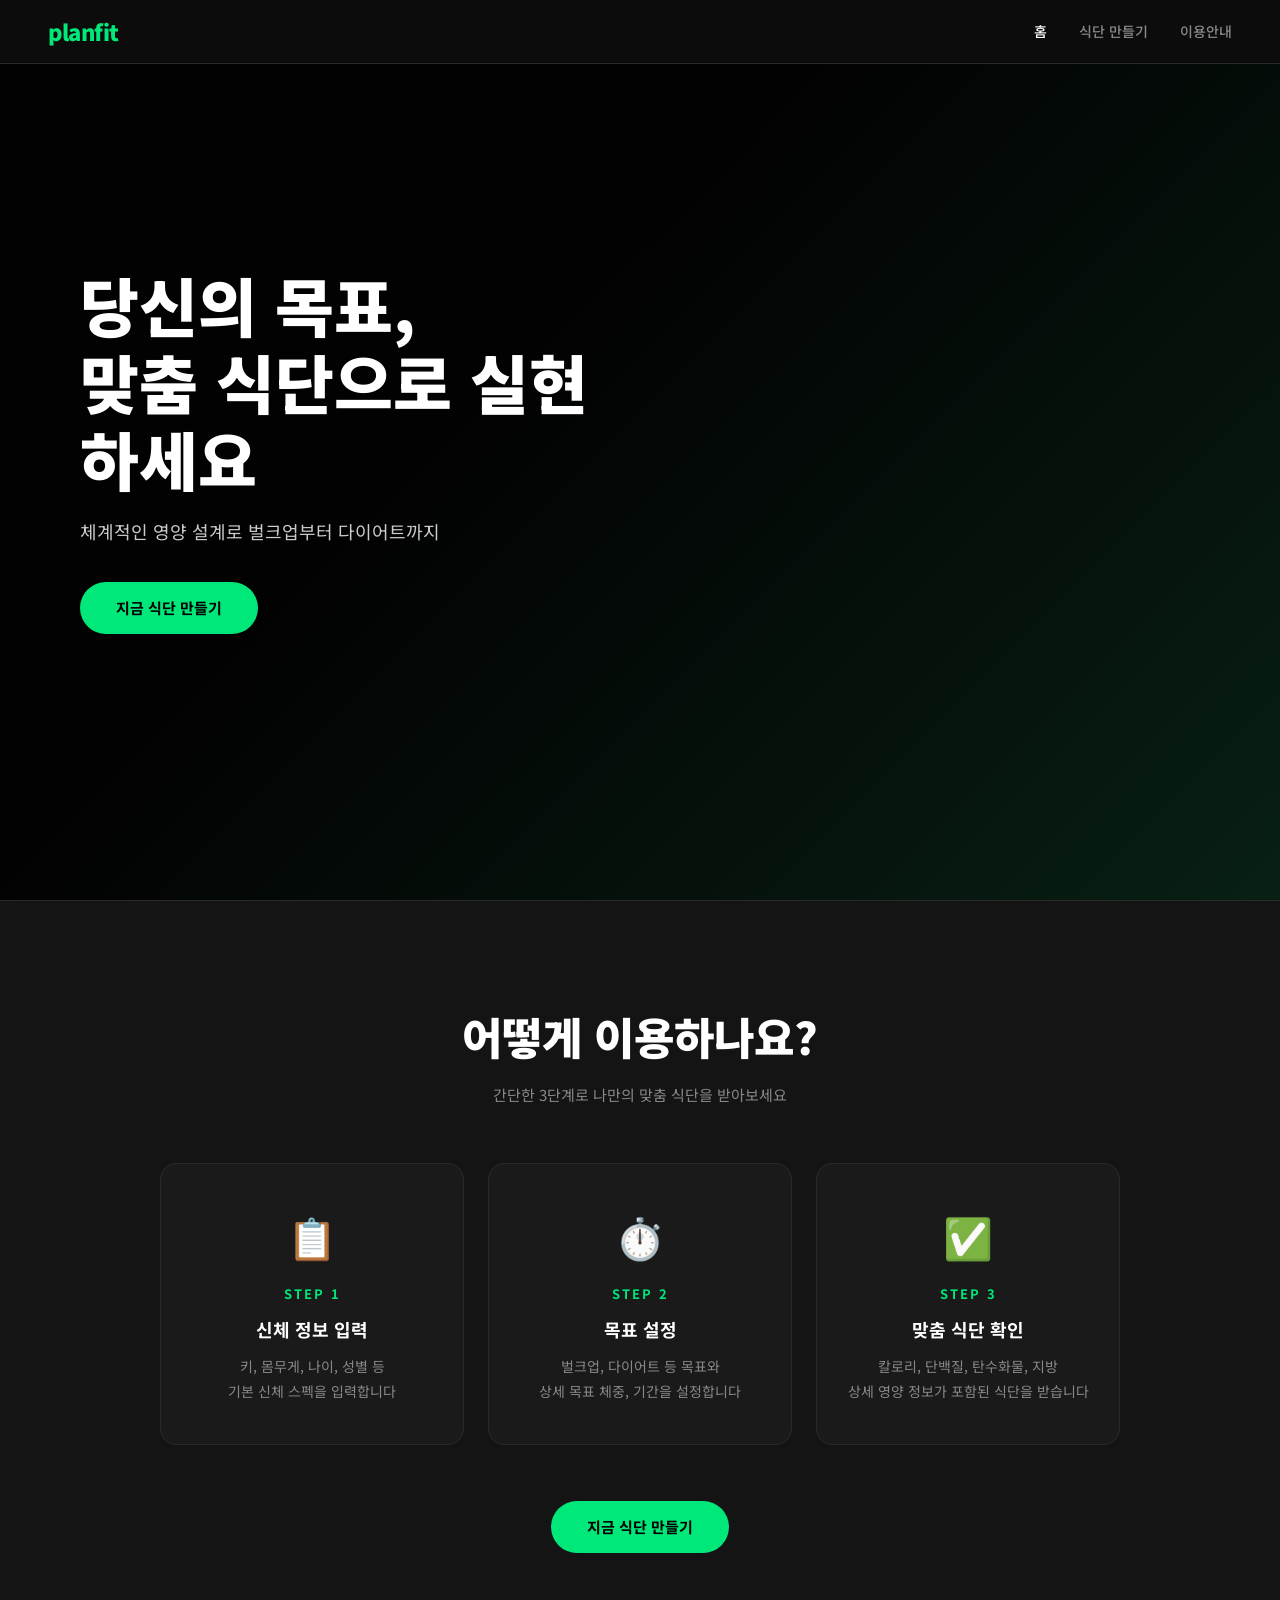
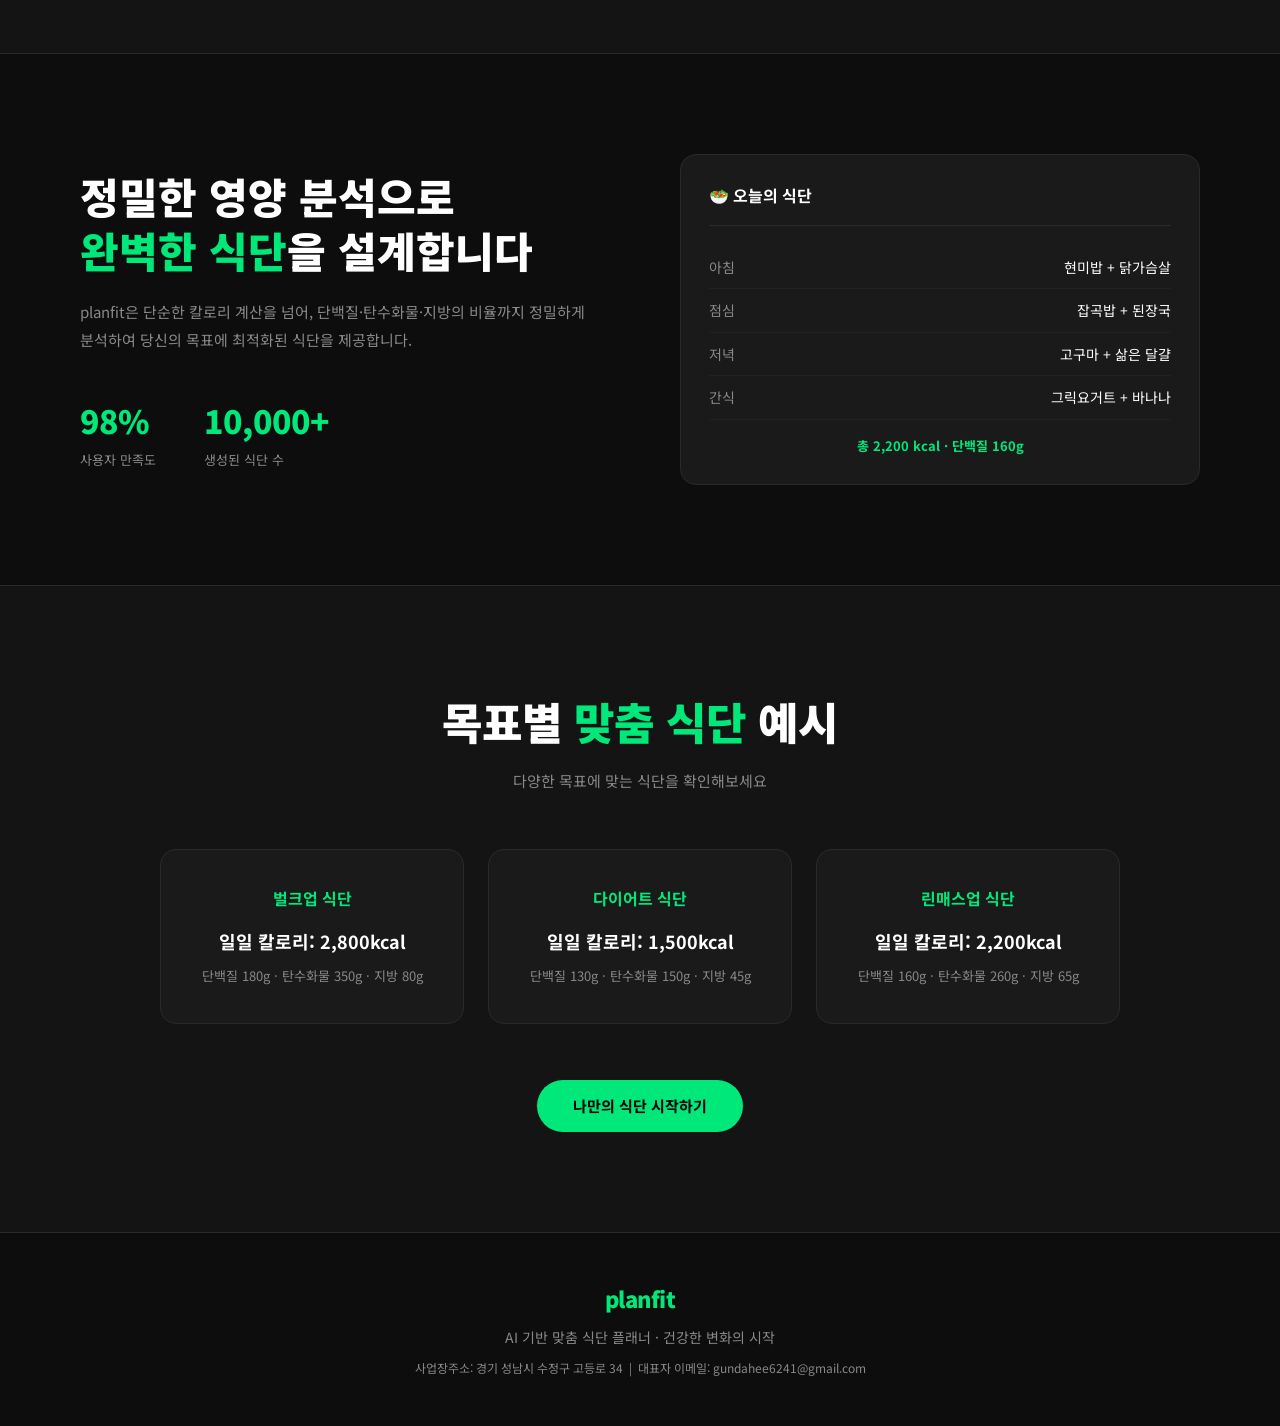
==== index.html @ e8eb6c89 "Add files via upload" ====
<!DOCTYPE html>
<html lang="ko">
<head>
  <meta charset="UTF-8" />
  <meta name="viewport" content="width=device-width, initial-scale=1.0" />
  <title>planfit — AI 맞춤 식단 플래너</title>
  <link rel="preconnect" href="https://fonts.googleapis.com" />
  <link rel="preconnect" href="https://fonts.gstatic.com" crossorigin />
  <link href="https://fonts.googleapis.com/css2?family=Noto+Sans+KR:wght@400;500;700;900&display=swap" rel="stylesheet" />
  <link rel="stylesheet" href="style.css" />
</head>
<body>

  <!-- NAV -->
  <nav id="navbar">
    <a href="index.html" class="logo">planfit</a>
    <div class="nav-links">
      <a href="index.html" class="active">홈</a>
      <a href="plan.html">식단 만들기</a>
      <a href="#info">이용안내</a>
    </div>
  </nav>

  <!-- HERO -->
  <section class="hero">
    <div class="hero-overlay"></div>
    <div class="hero-content">
      <h1>당신의 목표,<br />맞춤 식단으로 실현하세요</h1>
      <p>체계적인 영양 설계로 벌크업부터 다이어트까지</p>
      <a href="plan.html" class="btn-green">지금 식단 만들기</a>
    </div>
  </section>

  <!-- HOW TO USE -->
  <section class="how" id="info">
    <h2>어떻게 이용하나요?</h2>
    <p class="section-sub">간단한 3단계로 나만의 맞춤 식단을 받아보세요</p>
    <div class="steps">
      <div class="step-card">
        <div class="step-icon">📋</div>
        <div class="step-label">STEP 1</div>
        <h3>신체 정보 입력</h3>
        <p>키, 몸무게, 나이, 성별 등<br />기본 신체 스펙을 입력합니다</p>
      </div>
      <div class="step-card">
        <div class="step-icon">⏱️</div>
        <div class="step-label">STEP 2</div>
        <h3>목표 설정</h3>
        <p>벌크업, 다이어트 등 목표와<br />상세 목표 체중, 기간을 설정합니다</p>
      </div>
      <div class="step-card">
        <div class="step-icon">✅</div>
        <div class="step-label">STEP 3</div>
        <h3>맞춤 식단 확인</h3>
        <p>칼로리, 단백질, 탄수화물, 지방<br />상세 영양 정보가 포함된 식단을 받습니다</p>
      </div>
    </div>
    <a href="plan.html" class="btn-green">지금 식단 만들기</a>
  </section>

  <!-- FEATURE -->
  <section class="feature">
    <div class="feature-text">
      <h2>정밀한 영양 분석으로<br /><span class="green">완벽한 식단</span>을 설계합니다</h2>
      <p>planfit은 단순한 칼로리 계산을 넘어, 단백질·탄수화물·지방의 비율까지 정밀하게 분석하여 당신의 목표에 최적화된 식단을 제공합니다.</p>
      <div class="feature-stats">
        <div class="fstat">
          <span class="fstat-num green">98%</span>
          <span class="fstat-label">사용자 만족도</span>
        </div>
        <div class="fstat">
          <span class="fstat-num green">10,000+</span>
          <span class="fstat-label">생성된 식단 수</span>
        </div>
      </div>
    </div>
    <div class="feature-img">
      <div class="mock-card">
        <div class="mock-title">🥗 오늘의 식단</div>
        <div class="mock-row"><span>아침</span><span>현미밥 + 닭가슴살</span></div>
        <div class="mock-row"><span>점심</span><span>잡곡밥 + 된장국</span></div>
        <div class="mock-row"><span>저녁</span><span>고구마 + 삶은 달걀</span></div>
        <div class="mock-row"><span>간식</span><span>그릭요거트 + 바나나</span></div>
        <div class="mock-cal">총 2,200 kcal · 단백질 160g</div>
      </div>
    </div>
  </section>

  <!-- DIET EXAMPLES -->
  <section class="examples">
    <h2>목표별 <span class="green">맞춤 식단</span> 예시</h2>
    <p class="section-sub">다양한 목표에 맞는 식단을 확인해보세요</p>
    <div class="example-cards">
      <div class="example-card">
        <div class="example-tag green">벌크업 식단</div>
        <div class="example-cal">일일 칼로리: 2,800kcal</div>
        <div class="example-macro">단백질 180g · 탄수화물 350g · 지방 80g</div>
      </div>
      <div class="example-card">
        <div class="example-tag green">다이어트 식단</div>
        <div class="example-cal">일일 칼로리: 1,500kcal</div>
        <div class="example-macro">단백질 130g · 탄수화물 150g · 지방 45g</div>
      </div>
      <div class="example-card">
        <div class="example-tag green">린매스업 식단</div>
        <div class="example-cal">일일 칼로리: 2,200kcal</div>
        <div class="example-macro">단백질 160g · 탄수화물 260g · 지방 65g</div>
      </div>
    </div>
    <a href="plan.html" class="btn-green">나만의 식단 시작하기</a>
  </section>

  <!-- FOOTER -->
  <footer>
    <div class="logo">planfit</div>
    <p>AI 기반 맞춤 식단 플래너 · 건강한 변화의 시작</p>
    <p class="footer-info">사업장주소: 경기 성남시 수정구 고등로 34 &nbsp;|&nbsp; 대표자 이메일: gundahee6241@gmail.com</p>
  </footer>

</body>
</html>
---- style.css ----
/* ── Reset & Base ── */
*, *::before, *::after { box-sizing: border-box; margin: 0; padding: 0; }

:root {
  --green: #00E87A;
  --green-dark: #00c066;
  --bg: #0D0D0D;
  --bg2: #141414;
  --bg3: #1A1A1A;
  --border: #2a2a2a;
  --text: #FFFFFF;
  --muted: #888888;
  --font: 'Noto Sans KR', sans-serif;
}

html { scroll-behavior: smooth; }

body {
  background: var(--bg);
  color: var(--text);
  font-family: var(--font);
  font-size: 16px;
  line-height: 1.6;
}

.green { color: var(--green); }

/* ── NAV ── */
nav {
  position: fixed;
  top: 0; left: 0; right: 0;
  z-index: 100;
  display: flex;
  align-items: center;
  justify-content: space-between;
  padding: 0 48px;
  height: 64px;
  background: rgba(13,13,13,0.95);
  backdrop-filter: blur(12px);
  border-bottom: 1px solid var(--border);
}

.logo {
  font-size: 22px;
  font-weight: 900;
  color: var(--green);
  text-decoration: none;
  letter-spacing: -0.5px;
}

.nav-links { display: flex; gap: 32px; }

.nav-links a {
  font-size: 14px;
  font-weight: 500;
  color: var(--muted);
  text-decoration: none;
  transition: color 0.2s;
}
.nav-links a:hover,
.nav-links a.active { color: #fff; }

/* ── BUTTONS ── */
.btn-green {
  display: inline-block;
  background: var(--green);
  color: #000;
  font-weight: 700;
  font-size: 15px;
  padding: 14px 36px;
  border-radius: 999px;
  border: none;
  cursor: pointer;
  text-decoration: none;
  transition: background 0.2s, transform 0.1s;
}
.btn-green:hover { background: var(--green-dark); }
.btn-green:active { transform: scale(0.97); }

.btn-outline {
  display: inline-block;
  background: transparent;
  color: var(--green);
  font-weight: 700;
  font-size: 15px;
  padding: 13px 32px;
  border-radius: 999px;
  border: 2px solid var(--green);
  cursor: pointer;
  text-decoration: none;
  transition: all 0.2s;
  margin-top: 24px;
}
.btn-outline:hover { background: var(--green); color: #000; }

/* ── HERO ── */
.hero {
  position: relative;
  height: 100vh;
  min-height: 600px;
  display: flex;
  align-items: center;
  background: url('https://images.unsplash.com/photo-1534438327276-14e5300c3a48?w=1600&q=80') center/cover no-repeat;
}

.hero-overlay {
  position: absolute;
  inset: 0;
  background: linear-gradient(135deg, rgba(0,0,0,0.85) 40%, rgba(0,60,30,0.4) 100%);
}

.hero-content {
  position: relative;
  z-index: 1;
  padding: 0 80px;
  max-width: 700px;
}

.hero-content h1 {
  font-size: clamp(36px, 5vw, 64px);
  font-weight: 900;
  line-height: 1.2;
  margin-bottom: 20px;
}

.hero-content p {
  font-size: 18px;
  color: #ccc;
  margin-bottom: 36px;
}

/* ── HOW TO USE ── */
.how {
  padding: 100px 80px;
  background: var(--bg2);
  text-align: center;
  border-top: 1px solid var(--border);
}

.how h2 {
  font-size: clamp(28px, 4vw, 44px);
  font-weight: 900;
  margin-bottom: 12px;
}

.section-sub {
  font-size: 15px;
  color: var(--muted);
  margin-bottom: 56px;
}

.steps {
  display: grid;
  grid-template-columns: repeat(3, 1fr);
  gap: 24px;
  margin-bottom: 56px;
  max-width: 960px;
  margin-left: auto;
  margin-right: auto;
}

.step-card {
  background: var(--bg3);
  border: 1px solid var(--border);
  border-radius: 16px;
  padding: 40px 28px;
  text-align: center;
}

.step-icon { font-size: 40px; margin-bottom: 16px; }

.step-label {
  font-size: 13px;
  font-weight: 700;
  color: var(--green);
  letter-spacing: 2px;
  margin-bottom: 10px;
}

.step-card h3 {
  font-size: 18px;
  font-weight: 700;
  margin-bottom: 10px;
}

.step-card p {
  font-size: 14px;
  color: var(--muted);
  line-height: 1.8;
}

/* ── FEATURE ── */
.feature {
  display: grid;
  grid-template-columns: 1fr 1fr;
  gap: 80px;
  align-items: center;
  padding: 100px 80px;
  border-top: 1px solid var(--border);
}

.feature-text h2 {
  font-size: clamp(28px, 3.5vw, 42px);
  font-weight: 900;
  line-height: 1.3;
  margin-bottom: 20px;
}

.feature-text p {
  font-size: 15px;
  color: var(--muted);
  line-height: 1.9;
  margin-bottom: 40px;
}

.feature-stats {
  display: flex;
  gap: 48px;
}

.fstat { display: flex; flex-direction: column; gap: 4px; }
.fstat-num { font-size: 32px; font-weight: 900; }
.fstat-label { font-size: 13px; color: var(--muted); }

.mock-card {
  background: var(--bg3);
  border: 1px solid var(--border);
  border-radius: 16px;
  padding: 28px;
}

.mock-title {
  font-size: 16px;
  font-weight: 700;
  margin-bottom: 20px;
  padding-bottom: 16px;
  border-bottom: 1px solid var(--border);
}

.mock-row {
  display: flex;
  justify-content: space-between;
  padding: 10px 0;
  font-size: 14px;
  border-bottom: 1px solid #222;
}

.mock-row span:first-child { color: var(--muted); }

.mock-cal {
  margin-top: 16px;
  font-size: 13px;
  color: var(--green);
  font-weight: 700;
  text-align: center;
}

/* ── EXAMPLES ── */
.examples {
  padding: 100px 80px;
  background: var(--bg2);
  text-align: center;
  border-top: 1px solid var(--border);
}

.examples h2 {
  font-size: clamp(28px, 4vw, 44px);
  font-weight: 900;
  margin-bottom: 12px;
}

.example-cards {
  display: grid;
  grid-template-columns: repeat(3, 1fr);
  gap: 24px;
  max-width: 960px;
  margin: 0 auto 56px;
}

.example-card {
  background: var(--bg3);
  border: 1px solid var(--border);
  border-radius: 16px;
  padding: 36px 24px;
  text-align: center;
}

.example-tag {
  font-size: 16px;
  font-weight: 700;
  margin-bottom: 16px;
}

.example-cal {
  font-size: 18px;
  font-weight: 700;
  margin-bottom: 10px;
}

.example-macro {
  font-size: 13px;
  color: var(--muted);
}

/* ── PLAN PAGE ── */
.plan-hero {
  padding: 120px 80px 60px;
  text-align: center;
  border-bottom: 1px solid var(--border);
}

.plan-hero h1 {
  font-size: clamp(28px, 4vw, 48px);
  font-weight: 900;
  margin-bottom: 12px;
}

.plan-hero p {
  font-size: 16px;
  color: var(--muted);
}

.plan-section { padding: 60px 80px 100px; }

.plan-container {
  max-width: 680px;
  margin: 0 auto;
}

/* ── FORM ── */
.form-group-title {
  font-size: 11px;
  font-weight: 700;
  letter-spacing: 3px;
  color: var(--green);
  text-transform: uppercase;
  margin: 40px 0 20px;
  padding-bottom: 12px;
  border-bottom: 1px solid var(--border);
}

.form-row {
  display: grid;
  grid-template-columns: 1fr 1fr;
  gap: 20px;
}

.form-field {
  display: flex;
  flex-direction: column;
  gap: 8px;
  margin-bottom: 20px;
}

.form-field label {
  font-size: 13px;
  font-weight: 500;
  color: var(--muted);
}

.form-field input,
.form-field select {
  background: var(--bg3);
  border: 1px solid var(--border);
  color: #fff;
  padding: 14px 16px;
  border-radius: 10px;
  font-family: var(--font);
  font-size: 15px;
  outline: none;
  transition: border-color 0.2s;
  -webkit-appearance: none;
}

.form-field input:focus,
.form-field select:focus { border-color: var(--green); }
.form-field input::placeholder { color: #444; }

.radio-group { display: flex; gap: 20px; padding: 10px 0; }

.radio-label {
  display: flex;
  align-items: center;
  gap: 8px;
  font-size: 15px;
  cursor: pointer;
}
.radio-label input { accent-color: var(--green); width: 16px; height: 16px; }

/* Goal Cards */
.goal-group {
  display: grid;
  grid-template-columns: repeat(3, 1fr);
  gap: 12px;
}

.goal-card { cursor: pointer; }
.goal-card input { display: none; }

.goal-content {
  display: flex;
  flex-direction: column;
  align-items: center;
  gap: 6px;
  padding: 20px 12px;
  background: var(--bg3);
  border: 1px solid var(--border);
  border-radius: 12px;
  text-align: center;
  transition: all 0.2s;
}

.goal-card input:checked + .goal-content {
  border-color: var(--green);
  background: rgba(0,232,122,0.08);
}

.goal-content:hover { border-color: #555; }

.goal-icon { font-size: 24px; }
.goal-name { font-size: 14px; font-weight: 700; }
.goal-desc { font-size: 12px; color: var(--muted); }

.btn-submit {
  width: 100%;
  margin-top: 32px;
  font-size: 16px;
  padding: 18px;
  border-radius: 12px;
}

/* ── RESULT ── */
.result-header { margin-bottom: 32px; }

.result-label {
  font-size: 11px;
  font-weight: 700;
  letter-spacing: 3px;
  color: var(--green);
  margin-bottom: 8px;
}

.result-header h2 {
  font-size: 32px;
  font-weight: 900;
}

.result-content {
  background: var(--bg3);
  border: 1px solid var(--border);
  border-left: 3px solid var(--green);
  border-radius: 12px;
  padding: 36px;
  font-size: 15px;
  line-height: 1.9;
  white-space: pre-wrap;
  word-break: keep-all;
}

/* ── LOADING ── */
.loading-overlay {
  position: fixed;
  inset: 0;
  background: rgba(13,13,13,0.92);
  display: flex;
  align-items: center;
  justify-content: center;
  z-index: 999;
}

.loading-box {
  display: flex;
  flex-direction: column;
  align-items: center;
  gap: 24px;
}

.spinner {
  width: 48px;
  height: 48px;
  border: 3px solid var(--border);
  border-top-color: var(--green);
  border-radius: 50%;
  animation: spin 0.8s linear infinite;
}

@keyframes spin { to { transform: rotate(360deg); } }

.loading-box p { font-size: 14px; color: var(--muted); }

/* ── FOOTER ── */
footer {
  padding: 48px 80px;
  border-top: 1px solid var(--border);
  text-align: center;
  display: flex;
  flex-direction: column;
  align-items: center;
  gap: 10px;
}

footer p { font-size: 14px; color: var(--muted); }
.footer-info { font-size: 12px !important; }

/* ── RESPONSIVE ── */
@media (max-width: 768px) {
  nav { padding: 0 24px; }
  .hero-content { padding: 0 24px; }
  .how, .examples, .plan-section { padding: 80px 24px; }
  .feature { grid-template-columns: 1fr; padding: 80px 24px; gap: 40px; }
  .plan-hero { padding: 100px 24px 48px; }
  .steps, .example-cards { grid-template-columns: 1fr; }
  .form-row { grid-template-columns: 1fr; }
  .goal-group { grid-template-columns: 1fr; }
  footer { padding: 40px 24px; }
}
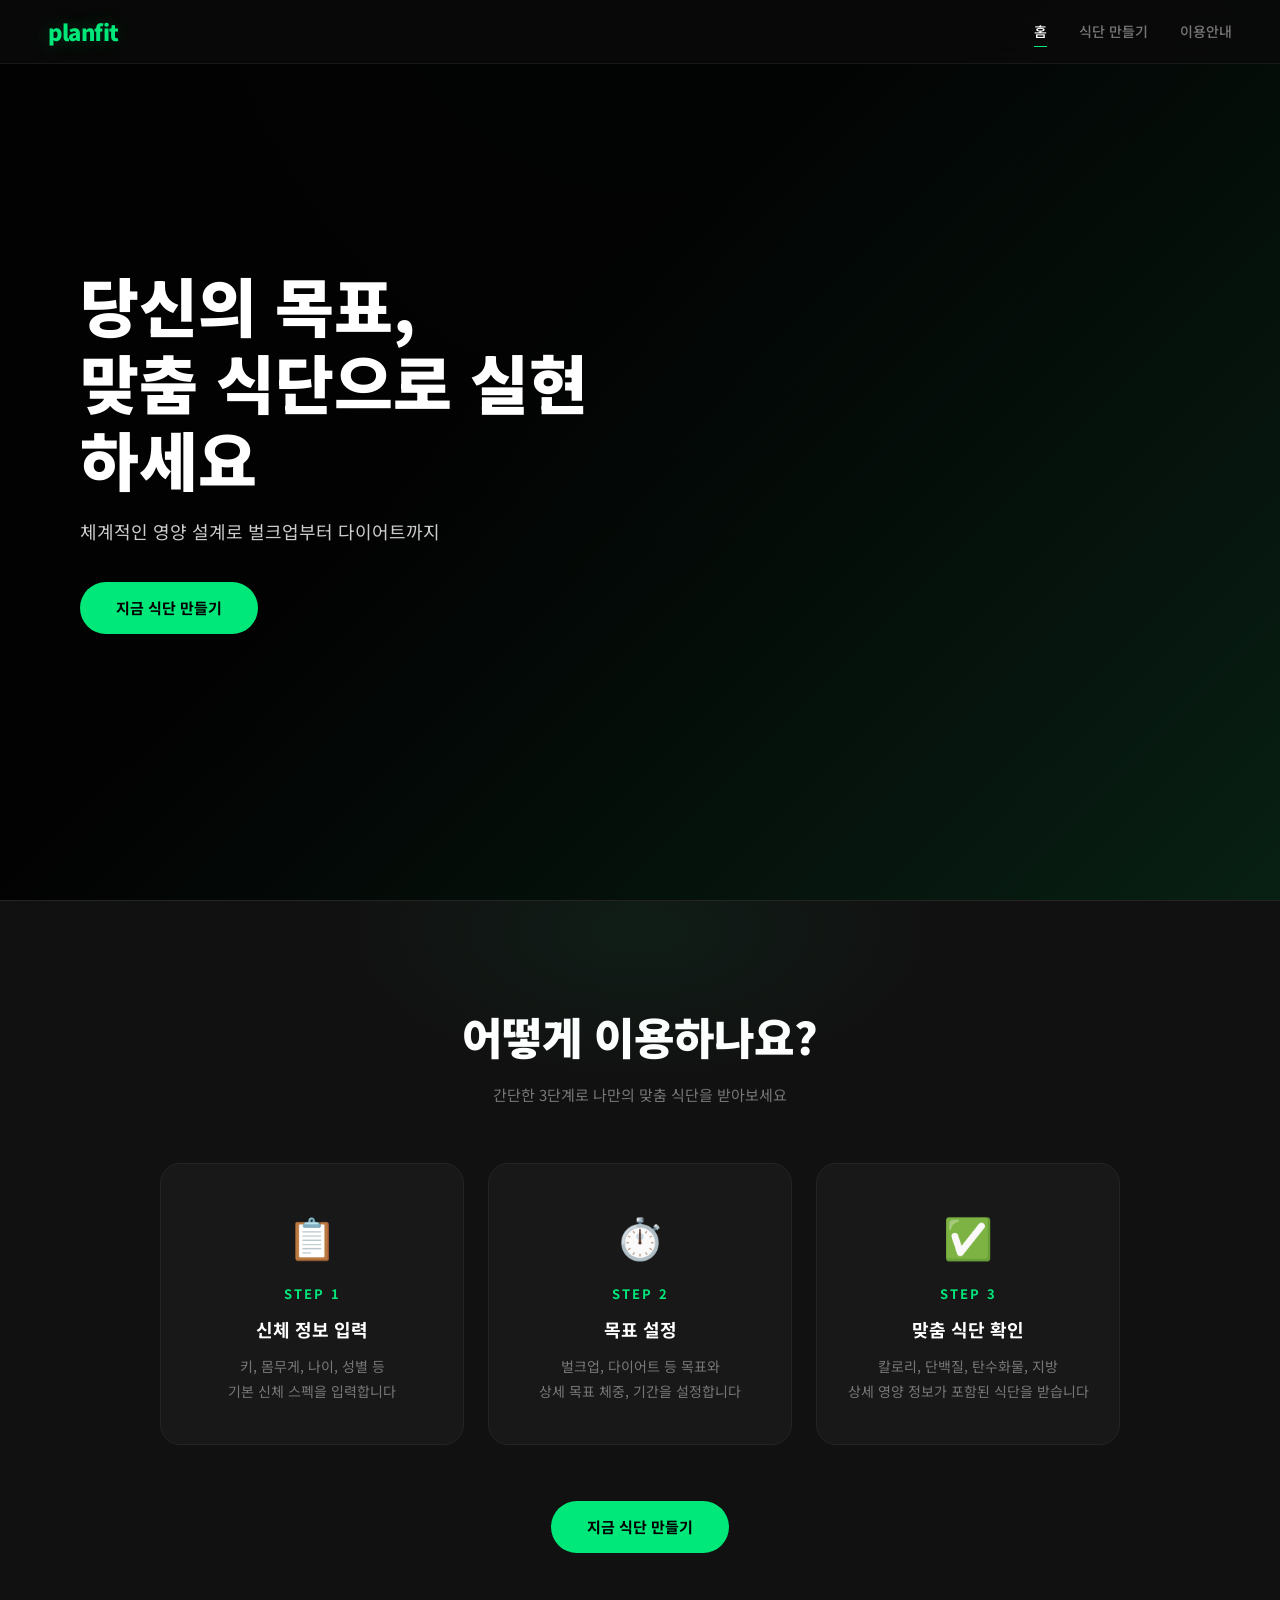
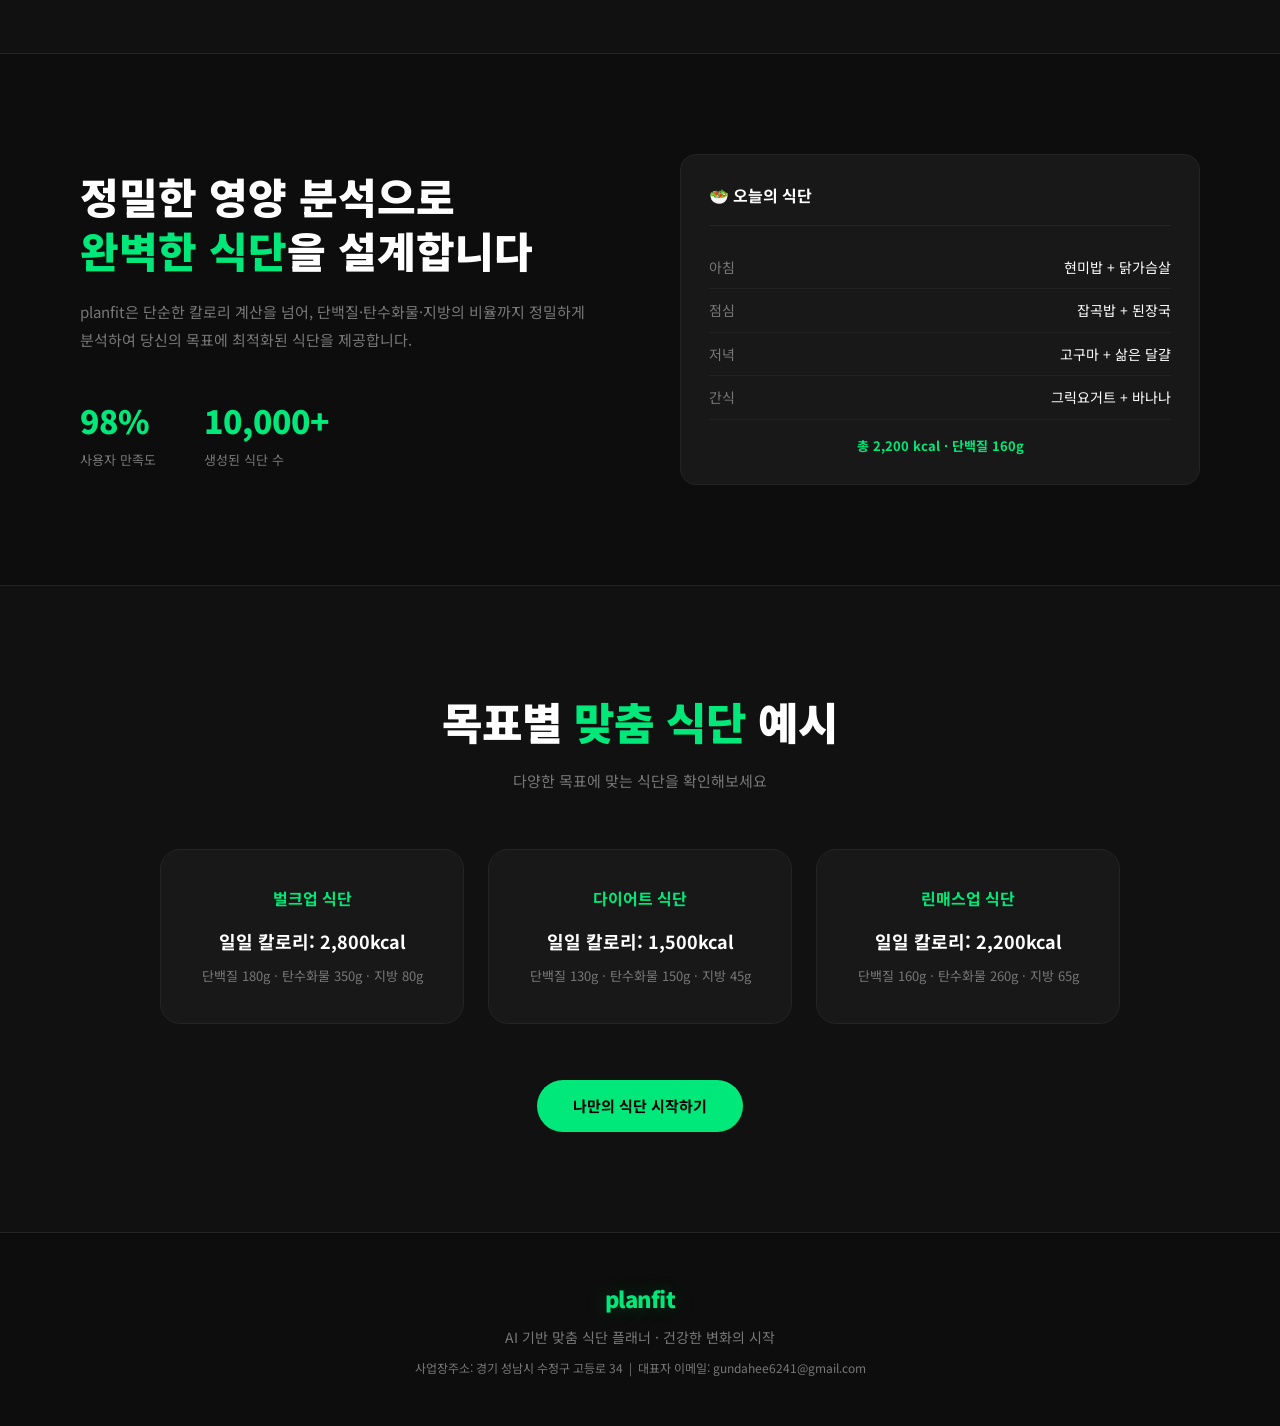
==== commit a0c8bda4: "커밋하고 푸쉬" ====
--- a/index.html
+++ b/index.html
@@ -8,6 +8,7 @@
   <link rel="preconnect" href="https://fonts.gstatic.com" crossorigin />
   <link href="https://fonts.googleapis.com/css2?family=Noto+Sans+KR:wght@400;500;700;900&display=swap" rel="stylesheet" />
   <link rel="stylesheet" href="style.css" />
+  <script defer src="/_vercel/insights/script.js"></script>
 </head>
 <body>
 
--- a/style.css
+++ b/style.css
@@ -4,12 +4,15 @@
 :root {
   --green: #00E87A;
   --green-dark: #00c066;
+  --green-glow: rgba(0,232,122,0.25);
+  --green-glow-sm: rgba(0,232,122,0.12);
   --bg: #0D0D0D;
-  --bg2: #141414;
-  --bg3: #1A1A1A;
-  --border: #2a2a2a;
+  --bg2: #111111;
+  --bg3: #181818;
+  --border: #242424;
+  --border-bright: #333;
   --text: #FFFFFF;
-  --muted: #888888;
+  --muted: #777;
   --font: 'Noto Sans KR', sans-serif;
 }
 
@@ -21,6 +24,9 @@
   font-family: var(--font);
   font-size: 16px;
   line-height: 1.6;
+  /* 전체 배경에 미세한 그리드 패턴 */
+  background-image:
+    radial-gradient(ellipse 80% 50% at 50% -10%, rgba(0,232,122,0.07) 0%, transparent 60%);
 }
 
 .green { color: var(--green); }
@@ -35,9 +41,10 @@
   justify-content: space-between;
   padding: 0 48px;
   height: 64px;
-  background: rgba(13,13,13,0.95);
-  backdrop-filter: blur(12px);
-  border-bottom: 1px solid var(--border);
+  background: rgba(10,10,10,0.85);
+  backdrop-filter: blur(20px);
+  -webkit-backdrop-filter: blur(20px);
+  border-bottom: 1px solid rgba(255,255,255,0.06);
 }
 
 .logo {
@@ -46,6 +53,7 @@
   color: var(--green);
   text-decoration: none;
   letter-spacing: -0.5px;
+  text-shadow: 0 0 20px var(--green-glow);
 }
 
 .nav-links { display: flex; gap: 32px; }
@@ -56,9 +64,21 @@
   color: var(--muted);
   text-decoration: none;
   transition: color 0.2s;
-}
-.nav-links a:hover,
+  position: relative;
+}
+.nav-links a::after {
+  content: '';
+  position: absolute;
+  bottom: -4px; left: 0; right: 0;
+  height: 1px;
+  background: var(--green);
+  transform: scaleX(0);
+  transition: transform 0.2s;
+}
+.nav-links a:hover { color: #fff; }
+.nav-links a:hover::after { transform: scaleX(1); }
 .nav-links a.active { color: #fff; }
+.nav-links a.active::after { transform: scaleX(1); }
 
 /* ── BUTTONS ── */
 .btn-green {
@@ -72,9 +92,14 @@
   border: none;
   cursor: pointer;
   text-decoration: none;
-  transition: background 0.2s, transform 0.1s;
-}
-.btn-green:hover { background: var(--green-dark); }
+  transition: background 0.2s, transform 0.15s, box-shadow 0.2s;
+  box-shadow: 0 0 0 rgba(0,232,122,0);
+}
+.btn-green:hover {
+  background: var(--green-dark);
+  box-shadow: 0 4px 24px var(--green-glow), 0 0 0 4px var(--green-glow-sm);
+  transform: translateY(-1px);
+}
 .btn-green:active { transform: scale(0.97); }
 
 .btn-outline {
@@ -85,13 +110,17 @@
   font-size: 15px;
   padding: 13px 32px;
   border-radius: 999px;
-  border: 2px solid var(--green);
+  border: 1.5px solid var(--green);
   cursor: pointer;
   text-decoration: none;
   transition: all 0.2s;
   margin-top: 24px;
 }
-.btn-outline:hover { background: var(--green); color: #000; }
+.btn-outline:hover {
+  background: var(--green);
+  color: #000;
+  box-shadow: 0 4px 20px var(--green-glow);
+}
 
 /* ── HERO ── */
 .hero {
@@ -135,6 +164,16 @@
   background: var(--bg2);
   text-align: center;
   border-top: 1px solid var(--border);
+  position: relative;
+  overflow: hidden;
+}
+.how::before {
+  content: '';
+  position: absolute;
+  top: -120px; left: 50%; transform: translateX(-50%);
+  width: 600px; height: 300px;
+  background: radial-gradient(ellipse, rgba(0,232,122,0.06) 0%, transparent 70%);
+  pointer-events: none;
 }
 
 .how h2 {
@@ -162,10 +201,27 @@
 .step-card {
   background: var(--bg3);
   border: 1px solid var(--border);
-  border-radius: 16px;
+  border-radius: 20px;
   padding: 40px 28px;
   text-align: center;
-}
+  transition: transform 0.25s, border-color 0.25s, box-shadow 0.25s;
+  position: relative;
+  overflow: hidden;
+}
+.step-card::before {
+  content: '';
+  position: absolute;
+  inset: 0;
+  background: radial-gradient(ellipse at 50% 0%, rgba(0,232,122,0.06) 0%, transparent 60%);
+  opacity: 0;
+  transition: opacity 0.3s;
+}
+.step-card:hover {
+  transform: translateY(-6px);
+  border-color: rgba(0,232,122,0.35);
+  box-shadow: 0 12px 40px rgba(0,0,0,0.4), 0 0 0 1px rgba(0,232,122,0.1);
+}
+.step-card:hover::before { opacity: 1; }
 
 .step-icon { font-size: 40px; margin-bottom: 16px; }
 
@@ -280,9 +336,15 @@
 .example-card {
   background: var(--bg3);
   border: 1px solid var(--border);
-  border-radius: 16px;
+  border-radius: 20px;
   padding: 36px 24px;
   text-align: center;
+  transition: transform 0.25s, border-color 0.25s, box-shadow 0.25s;
+}
+.example-card:hover {
+  transform: translateY(-6px);
+  border-color: rgba(0,232,122,0.3);
+  box-shadow: 0 12px 40px rgba(0,0,0,0.4);
 }
 
 .example-tag {
@@ -307,17 +369,29 @@
   padding: 120px 80px 60px;
   text-align: center;
   border-bottom: 1px solid var(--border);
+  position: relative;
+  overflow: hidden;
+}
+.plan-hero::before {
+  content: '';
+  position: absolute;
+  top: -80px; left: 50%; transform: translateX(-50%);
+  width: 700px; height: 400px;
+  background: radial-gradient(ellipse, rgba(0,232,122,0.09) 0%, transparent 65%);
+  pointer-events: none;
 }
 
 .plan-hero h1 {
-  font-size: clamp(28px, 4vw, 48px);
+  font-size: clamp(28px, 4vw, 52px);
   font-weight: 900;
-  margin-bottom: 12px;
+  margin-bottom: 14px;
+  position: relative;
 }
 
 .plan-hero p {
   font-size: 16px;
   color: var(--muted);
+  position: relative;
 }
 
 .plan-section { padding: 60px 80px 100px; }
@@ -334,9 +408,10 @@
   letter-spacing: 3px;
   color: var(--green);
   text-transform: uppercase;
-  margin: 40px 0 20px;
+  margin: 44px 0 20px;
   padding-bottom: 12px;
   border-bottom: 1px solid var(--border);
+  text-shadow: 0 0 12px var(--green-glow);
 }
 
 .form-row {
@@ -368,24 +443,57 @@
   font-family: var(--font);
   font-size: 15px;
   outline: none;
-  transition: border-color 0.2s;
+  transition: border-color 0.2s, box-shadow 0.2s;
   -webkit-appearance: none;
 }
 
 .form-field input:focus,
-.form-field select:focus { border-color: var(--green); }
-.form-field input::placeholder { color: #444; }
-
-.radio-group { display: flex; gap: 20px; padding: 10px 0; }
-
-.radio-label {
-  display: flex;
-  align-items: center;
-  gap: 8px;
+.form-field select:focus {
+  border-color: var(--green);
+  box-shadow: 0 0 0 3px var(--green-glow-sm);
+}
+.form-field input::placeholder { color: #3a3a3a; }
+
+.gender-group {
+  display: flex;
+  gap: 10px;
+  padding: 4px 0;
+}
+
+.gender-btn {
+  cursor: pointer;
+  flex: 1;
+}
+
+.gender-btn input {
+  display: none;
+}
+
+.gender-btn span {
+  display: block;
+  text-align: center;
+  padding: 12px 20px;
+  background: var(--bg3);
+  border: 1.5px solid var(--border);
+  border-radius: 10px;
   font-size: 15px;
-  cursor: pointer;
-}
-.radio-label input { accent-color: var(--green); width: 16px; height: 16px; }
+  font-weight: 600;
+  color: var(--muted);
+  transition: all 0.2s;
+}
+
+.gender-btn:hover span {
+  border-color: rgba(0,232,122,0.35);
+  color: #fff;
+}
+
+.gender-btn input:checked + span {
+  background: rgba(0,232,122,0.12);
+  border-color: var(--green);
+  color: var(--green);
+  box-shadow: 0 0 0 3px var(--green-glow-sm);
+  font-weight: 700;
+}
 
 /* Goal Cards */
 .goal-group {
@@ -405,7 +513,7 @@
   padding: 20px 12px;
   background: var(--bg3);
   border: 1px solid var(--border);
-  border-radius: 12px;
+  border-radius: 14px;
   text-align: center;
   transition: all 0.2s;
 }
@@ -413,9 +521,13 @@
 .goal-card input:checked + .goal-content {
   border-color: var(--green);
   background: rgba(0,232,122,0.08);
-}
-
-.goal-content:hover { border-color: #555; }
+  box-shadow: 0 0 0 3px var(--green-glow-sm), 0 4px 20px rgba(0,232,122,0.1);
+}
+
+.goal-content:hover {
+  border-color: rgba(0,232,122,0.3);
+  transform: translateY(-2px);
+}
 
 .goal-icon { font-size: 24px; }
 .goal-name { font-size: 14px; font-weight: 700; }
@@ -426,7 +538,17 @@
   margin-top: 32px;
   font-size: 16px;
   padding: 18px;
-  border-radius: 12px;
+  border-radius: 14px;
+  letter-spacing: 0.3px;
+  position: relative;
+  overflow: hidden;
+}
+.btn-submit::after {
+  content: '';
+  position: absolute;
+  inset: 0;
+  background: linear-gradient(135deg, rgba(255,255,255,0.15) 0%, transparent 60%);
+  pointer-events: none;
 }
 
 /* ── RESULT ── */
@@ -438,6 +560,7 @@
   letter-spacing: 3px;
   color: var(--green);
   margin-bottom: 8px;
+  text-shadow: 0 0 12px var(--green-glow);
 }
 
 .result-header h2 {
@@ -446,22 +569,70 @@
 }
 
 .result-content {
-  background: var(--bg3);
-  border: 1px solid var(--border);
-  border-left: 3px solid var(--green);
-  border-radius: 12px;
-  padding: 36px;
+  background: linear-gradient(160deg, #1a1a1a 0%, #141414 100%);
+  border: 1px solid var(--border-bright);
+  border-radius: 20px;
+  padding: 40px;
   font-size: 15px;
   line-height: 1.9;
-  white-space: pre-wrap;
   word-break: keep-all;
-}
+  box-shadow: 0 8px 40px rgba(0,0,0,0.5), inset 0 1px 0 rgba(255,255,255,0.04);
+}
+
+.result-content h2 {
+  font-size: 17px;
+  font-weight: 700;
+  color: var(--green);
+  margin: 36px 0 16px;
+  padding-bottom: 10px;
+  border-bottom: 1px solid var(--border);
+  text-shadow: 0 0 16px rgba(0,232,122,0.3);
+}
+.result-content h2:first-child { margin-top: 0; }
+
+.result-content p { margin-bottom: 10px; color: var(--text); }
+
+.result-content strong { color: var(--green); font-weight: 700; }
+
+.result-content ul, .result-content ol {
+  padding-left: 20px;
+  margin-bottom: 12px;
+}
+.result-content li { margin-bottom: 6px; color: var(--text); }
+
+.result-content table {
+  width: 100%;
+  border-collapse: collapse;
+  margin-bottom: 20px;
+  font-size: 14px;
+  border-radius: 10px;
+  overflow: hidden;
+}
+.result-content th {
+  background: rgba(0,232,122,0.12);
+  color: var(--green);
+  font-weight: 700;
+  padding: 12px 16px;
+  text-align: left;
+  border: 1px solid rgba(0,232,122,0.15);
+  font-size: 13px;
+  letter-spacing: 0.3px;
+}
+.result-content td {
+  padding: 11px 16px;
+  border: 1px solid rgba(255,255,255,0.05);
+  color: var(--text);
+}
+.result-content tr:nth-child(even) td { background: rgba(255,255,255,0.025); }
+.result-content tr:hover td { background: rgba(0,232,122,0.04); transition: background 0.15s; }
 
 /* ── LOADING ── */
 .loading-overlay {
   position: fixed;
   inset: 0;
-  background: rgba(13,13,13,0.92);
+  background: rgba(8,8,8,0.93);
+  backdrop-filter: blur(8px);
+  -webkit-backdrop-filter: blur(8px);
   display: flex;
   align-items: center;
   justify-content: center;
@@ -473,20 +644,50 @@
   flex-direction: column;
   align-items: center;
   gap: 24px;
+  background: linear-gradient(160deg, #1e1e1e, #161616);
+  border: 1px solid var(--border-bright);
+  border-radius: 24px;
+  padding: 48px 56px;
+  box-shadow: 0 24px 80px rgba(0,0,0,0.7), 0 0 0 1px rgba(255,255,255,0.03);
+  min-width: 320px;
 }
 
 .spinner {
-  width: 48px;
-  height: 48px;
+  width: 52px;
+  height: 52px;
   border: 3px solid var(--border);
   border-top-color: var(--green);
   border-radius: 50%;
-  animation: spin 0.8s linear infinite;
+  animation: spin 0.75s linear infinite;
+  box-shadow: 0 0 16px var(--green-glow-sm);
 }
 
 @keyframes spin { to { transform: rotate(360deg); } }
 
-.loading-box p { font-size: 14px; color: var(--muted); }
+.loading-box p { font-size: 15px; color: var(--text); font-weight: 500; min-height: 24px; transition: opacity 0.3s; }
+
+.progress-wrap {
+  width: 260px;
+  height: 6px;
+  background: var(--border);
+  border-radius: 99px;
+  overflow: hidden;
+}
+
+.progress-bar {
+  height: 100%;
+  width: 0%;
+  background: var(--green);
+  border-radius: 99px;
+  transition: width 0.4s ease;
+}
+
+.progress-pct {
+  font-size: 13px;
+  color: var(--green);
+  font-weight: 700;
+  letter-spacing: 0.5px;
+}
 
 /* ── FOOTER ── */
 footer {
@@ -501,6 +702,289 @@
 
 footer p { font-size: 14px; color: var(--muted); }
 .footer-info { font-size: 12px !important; }
+
+/* ── RESULT CARDS ── */
+.result-card {
+  background: var(--bg3);
+  border: 1px solid var(--border);
+  border-radius: 16px;
+  padding: 28px;
+  margin-bottom: 16px;
+}
+
+.rc-title {
+  font-size: 16px;
+  font-weight: 700;
+  color: var(--green);
+  margin-bottom: 20px;
+  padding-bottom: 12px;
+  border-bottom: 1px solid var(--border);
+}
+
+.rc-stats {
+  display: flex;
+  gap: 24px;
+  flex-wrap: wrap;
+}
+
+.rc-stat {
+  display: flex;
+  flex-direction: column;
+  align-items: center;
+  gap: 4px;
+  flex: 1;
+  min-width: 80px;
+}
+
+.rc-stat-num {
+  font-size: 28px;
+  font-weight: 900;
+  color: var(--green);
+}
+
+.rc-stat-label {
+  font-size: 12px;
+  color: var(--muted);
+}
+
+.rc-stat-tag {
+  font-size: 11px;
+  background: rgba(0,232,122,0.15);
+  color: var(--green);
+  padding: 2px 8px;
+  border-radius: 999px;
+}
+
+.rc-meals { display: flex; flex-direction: column; gap: 12px; }
+
+.rc-meal {
+  display: flex;
+  gap: 16px;
+  align-items: flex-start;
+  padding: 12px 0;
+  border-bottom: 1px solid #222;
+}
+.rc-meal:last-child { border-bottom: none; }
+
+.meal-time {
+  font-size: 12px;
+  font-weight: 700;
+  color: var(--green);
+  background: rgba(0,232,122,0.1);
+  padding: 4px 10px;
+  border-radius: 999px;
+  white-space: nowrap;
+  min-width: 48px;
+  text-align: center;
+}
+
+.meal-content { font-size: 14px; line-height: 1.7; color: var(--text); }
+
+.rc-workout { display: flex; flex-direction: column; gap: 14px; }
+
+.rc-wo-item {
+  display: flex;
+  gap: 16px;
+  align-items: flex-start;
+  padding-bottom: 14px;
+  border-bottom: 1px solid #222;
+}
+.rc-wo-item:last-child { border-bottom: none; }
+
+.wo-label {
+  font-size: 13px;
+  font-weight: 700;
+  color: var(--muted);
+  white-space: nowrap;
+  min-width: 90px;
+}
+
+.wo-val { font-size: 14px; line-height: 1.7; }
+
+.rc-week {
+  display: grid;
+  grid-template-columns: repeat(7, 1fr);
+  gap: 8px;
+}
+
+.rc-day {
+  background: #222;
+  border-radius: 10px;
+  padding: 12px 8px;
+  text-align: center;
+  font-size: 12px;
+}
+
+.rc-day.rest-day { background: #1a1a1a; opacity: 0.6; }
+
+.day-name {
+  font-size: 14px;
+  font-weight: 700;
+  color: var(--green);
+  margin-bottom: 6px;
+}
+
+.day-focus {
+  font-size: 11px;
+  font-weight: 700;
+  margin-bottom: 6px;
+  color: #fff;
+}
+
+.day-detail {
+  font-size: 10px;
+  color: var(--muted);
+  line-height: 1.5;
+  margin-top: 4px;
+  text-align: left;
+}
+
+.result-two-col {
+  display: grid;
+  grid-template-columns: 1fr 1fr;
+  gap: 16px;
+  margin-bottom: 16px;
+}
+
+.rc-list {
+  list-style: none;
+  display: flex;
+  flex-direction: column;
+  gap: 10px;
+}
+
+.rc-list li {
+  font-size: 14px;
+  line-height: 1.7;
+  padding-left: 16px;
+  position: relative;
+  color: var(--text);
+}
+
+.rc-list li::before {
+  content: "✓";
+  position: absolute;
+  left: 0;
+  color: var(--green);
+  font-weight: 700;
+}
+
+.rc-list.warning li::before {
+  content: "!";
+  color: #ff6b35;
+}
+
+/* ── FEEDBACK ── */
+.feedback-box {
+  margin-top: 40px;
+  background: linear-gradient(160deg, #1a1a1a, #141414);
+  border: 1px solid var(--border-bright);
+  border-radius: 20px;
+  padding: 36px 40px;
+  text-align: center;
+  box-shadow: 0 8px 40px rgba(0,0,0,0.4);
+}
+
+.feedback-title {
+  font-size: 18px;
+  font-weight: 700;
+  margin-bottom: 8px;
+}
+
+.feedback-desc {
+  font-size: 14px;
+  color: var(--muted);
+  margin-bottom: 28px;
+}
+
+.rating-group {
+  display: flex;
+  justify-content: center;
+  gap: 10px;
+  margin-bottom: 24px;
+  flex-wrap: wrap;
+}
+
+.rating-btn {
+  display: flex;
+  flex-direction: column;
+  align-items: center;
+  gap: 6px;
+  padding: 14px 18px;
+  background: var(--bg3);
+  border: 1.5px solid var(--border);
+  border-radius: 14px;
+  cursor: pointer;
+  transition: all 0.2s;
+  font-size: 28px;
+  min-width: 72px;
+  color: var(--text);
+}
+
+.rating-btn span {
+  font-size: 11px;
+  font-weight: 600;
+  color: var(--muted);
+  font-family: var(--font);
+}
+
+.rating-btn:hover {
+  border-color: rgba(0,232,122,0.4);
+  transform: translateY(-3px);
+}
+
+.rating-btn.selected {
+  border-color: var(--green);
+  background: rgba(0,232,122,0.1);
+  box-shadow: 0 0 0 3px var(--green-glow-sm);
+  transform: translateY(-3px);
+}
+
+.rating-btn.selected span {
+  color: var(--green);
+}
+
+.feedback-textarea {
+  width: 100%;
+  min-height: 110px;
+  background: var(--bg3);
+  border: 1.5px solid var(--border);
+  border-radius: 12px;
+  color: #fff;
+  font-family: var(--font);
+  font-size: 14px;
+  line-height: 1.7;
+  padding: 14px 16px;
+  outline: none;
+  resize: vertical;
+  transition: border-color 0.2s, box-shadow 0.2s;
+  margin-bottom: 20px;
+}
+
+.feedback-textarea:focus {
+  border-color: var(--green);
+  box-shadow: 0 0 0 3px var(--green-glow-sm);
+}
+
+.feedback-textarea::placeholder { color: #3a3a3a; }
+
+.feedback-submit {
+  padding: 14px 40px;
+  font-size: 15px;
+}
+
+.feedback-done {
+  margin-top: 20px;
+  font-size: 15px;
+  color: var(--green);
+  font-weight: 600;
+  animation: fadeIn 0.4s ease;
+}
+
+@keyframes fadeIn {
+  from { opacity: 0; transform: translateY(6px); }
+  to   { opacity: 1; transform: translateY(0); }
+}
 
 /* ── RESPONSIVE ── */
 @media (max-width: 768px) {
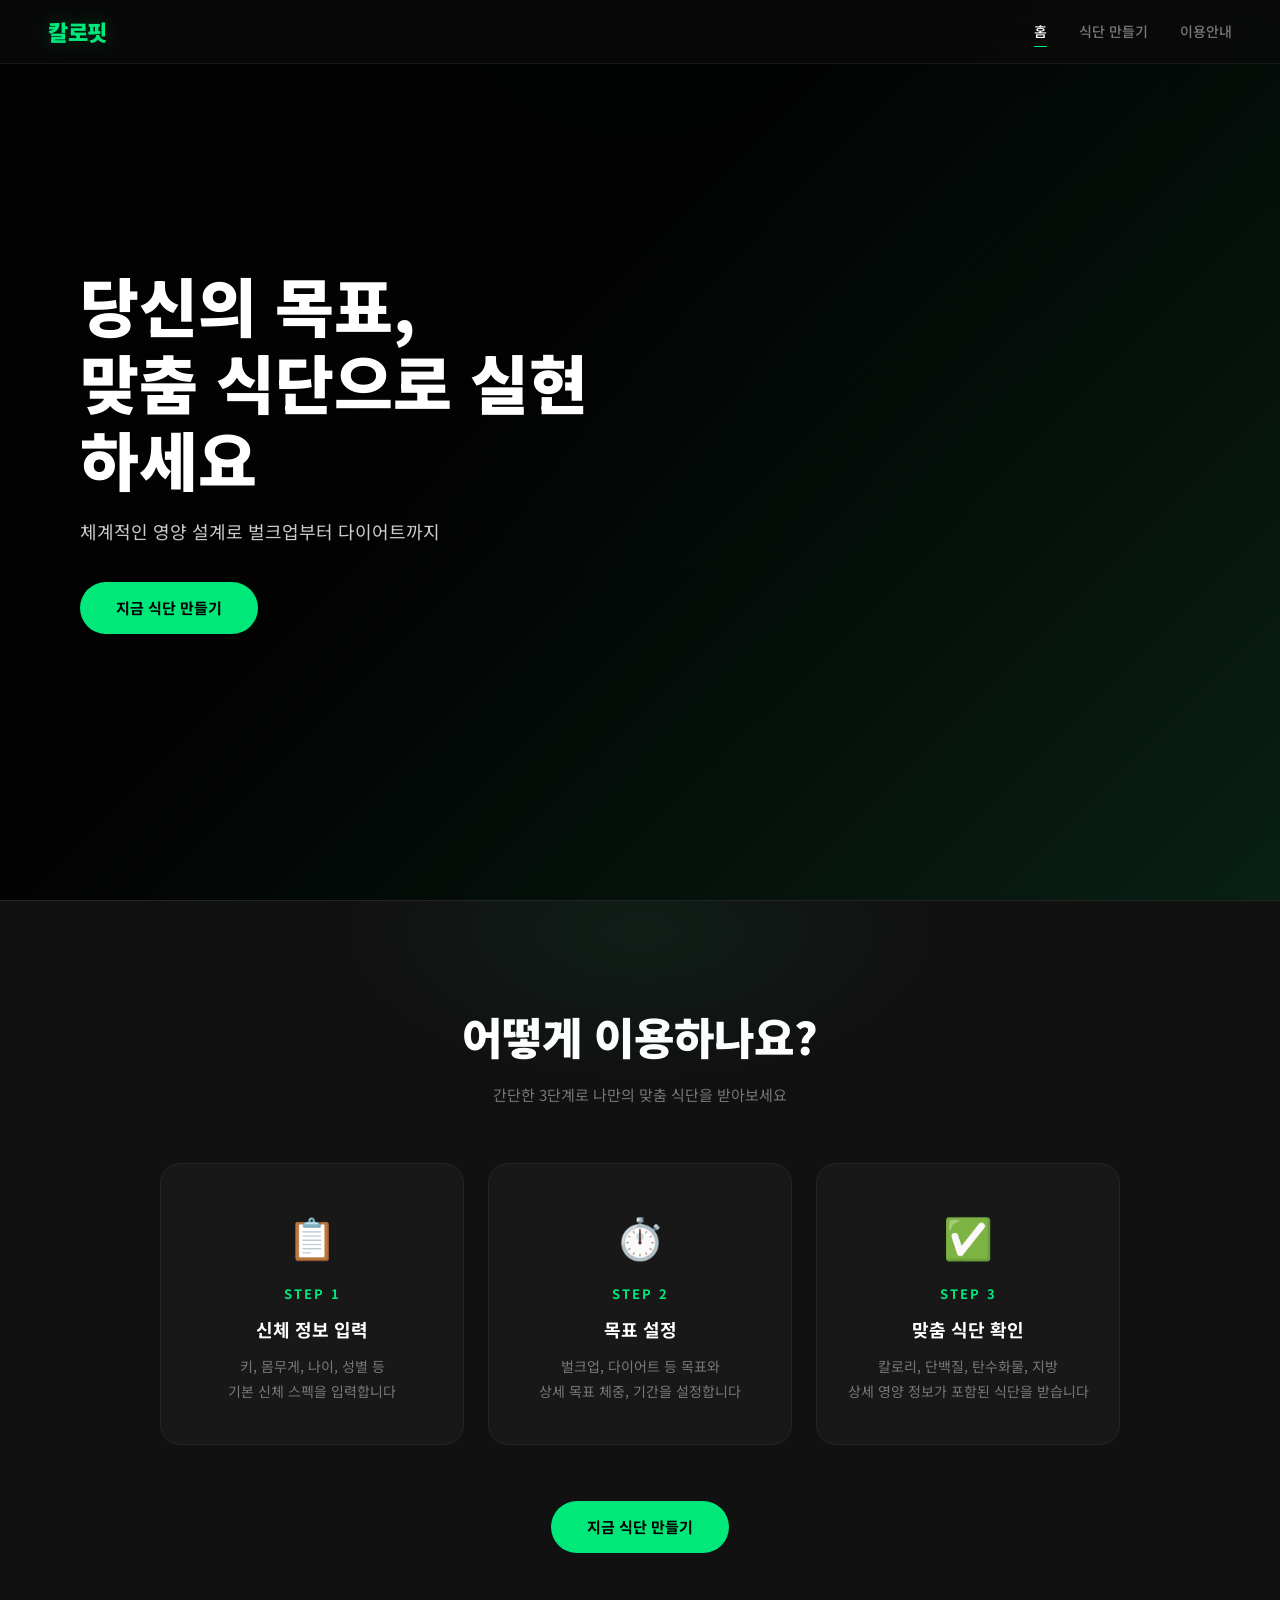
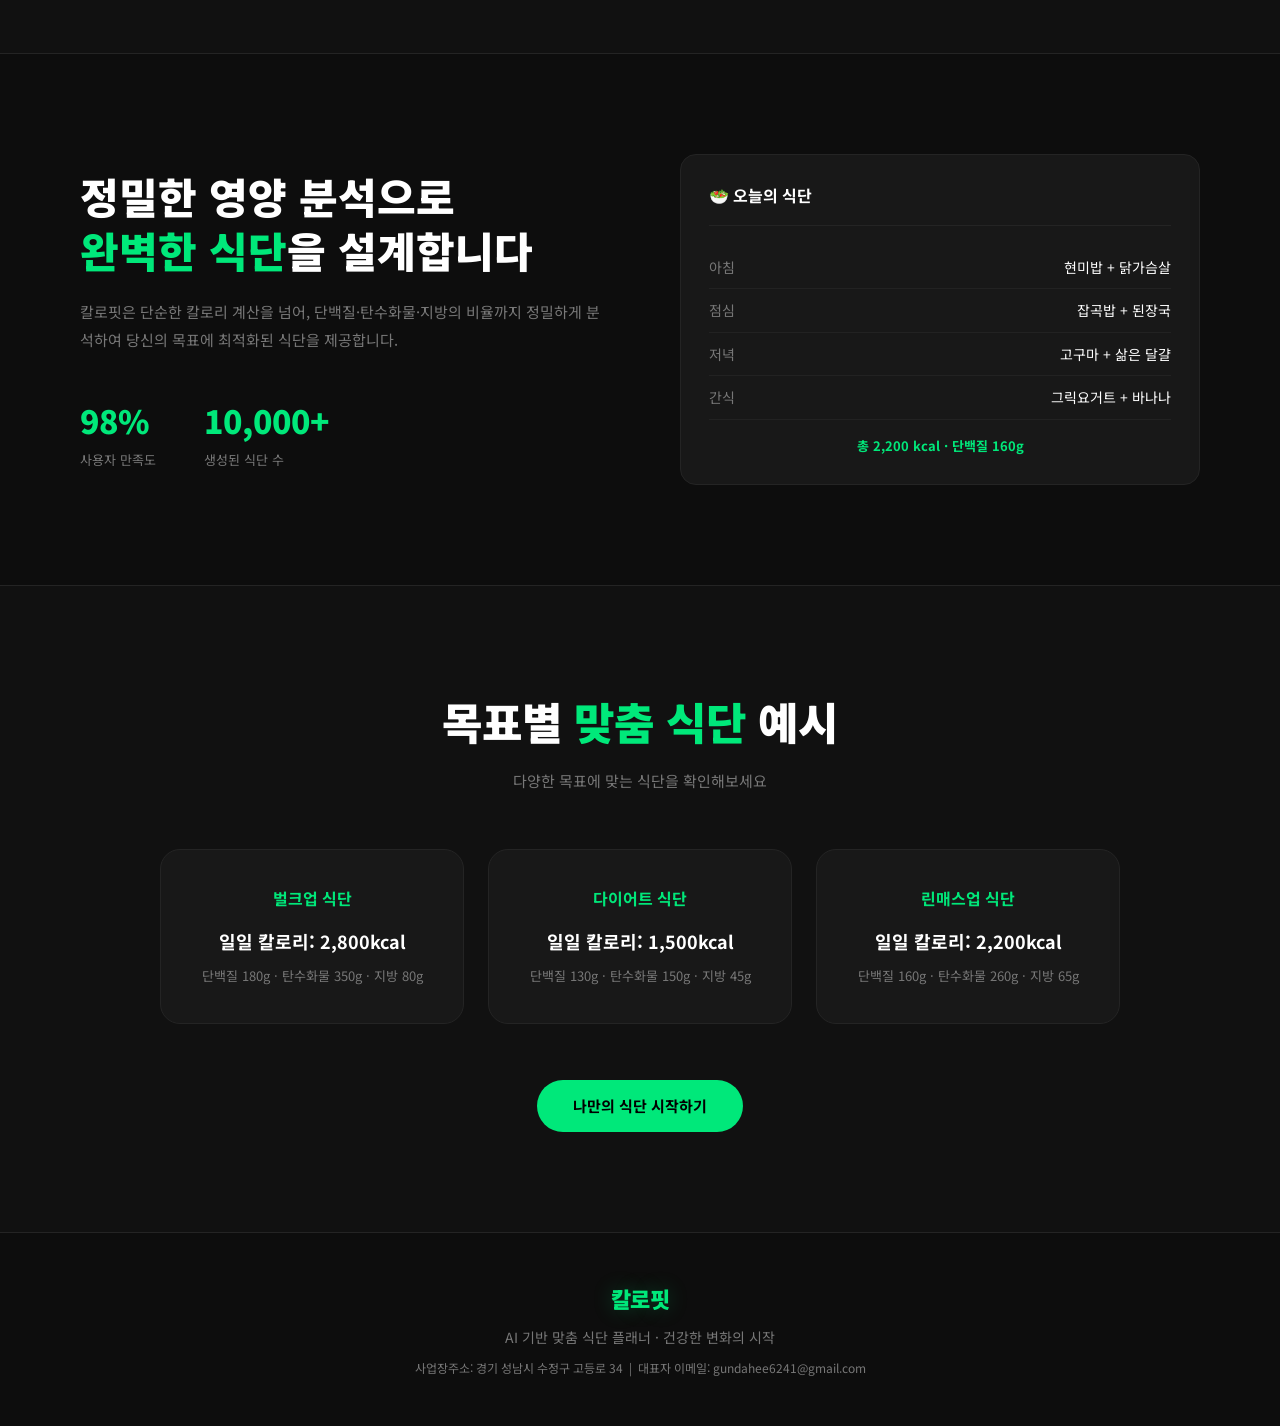
==== commit ed332d77: "커밋앤드앤드푸시" ====
--- a/index.html
+++ b/index.html
@@ -3,7 +3,7 @@
 <head>
   <meta charset="UTF-8" />
   <meta name="viewport" content="width=device-width, initial-scale=1.0" />
-  <title>planfit — AI 맞춤 식단 플래너</title>
+  <title>칼로핏 — AI 맞춤 식단 플래너</title>
   <link rel="preconnect" href="https://fonts.googleapis.com" />
   <link rel="preconnect" href="https://fonts.gstatic.com" crossorigin />
   <link href="https://fonts.googleapis.com/css2?family=Noto+Sans+KR:wght@400;500;700;900&display=swap" rel="stylesheet" />
@@ -14,7 +14,7 @@
 
   <!-- NAV -->
   <nav id="navbar">
-    <a href="index.html" class="logo">planfit</a>
+    <a href="index.html" class="logo">칼로핏</a>
     <div class="nav-links">
       <a href="index.html" class="active">홈</a>
       <a href="plan.html">식단 만들기</a>
@@ -63,7 +63,7 @@
   <section class="feature">
     <div class="feature-text">
       <h2>정밀한 영양 분석으로<br /><span class="green">완벽한 식단</span>을 설계합니다</h2>
-      <p>planfit은 단순한 칼로리 계산을 넘어, 단백질·탄수화물·지방의 비율까지 정밀하게 분석하여 당신의 목표에 최적화된 식단을 제공합니다.</p>
+      <p>칼로핏은 단순한 칼로리 계산을 넘어, 단백질·탄수화물·지방의 비율까지 정밀하게 분석하여 당신의 목표에 최적화된 식단을 제공합니다.</p>
       <div class="feature-stats">
         <div class="fstat">
           <span class="fstat-num green">98%</span>
@@ -113,7 +113,7 @@
 
   <!-- FOOTER -->
   <footer>
-    <div class="logo">planfit</div>
+    <div class="logo">칼로핏</div>
     <p>AI 기반 맞춤 식단 플래너 · 건강한 변화의 시작</p>
     <p class="footer-info">사업장주소: 경기 성남시 수정구 고등로 34 &nbsp;|&nbsp; 대표자 이메일: gundahee6241@gmail.com</p>
   </footer>
